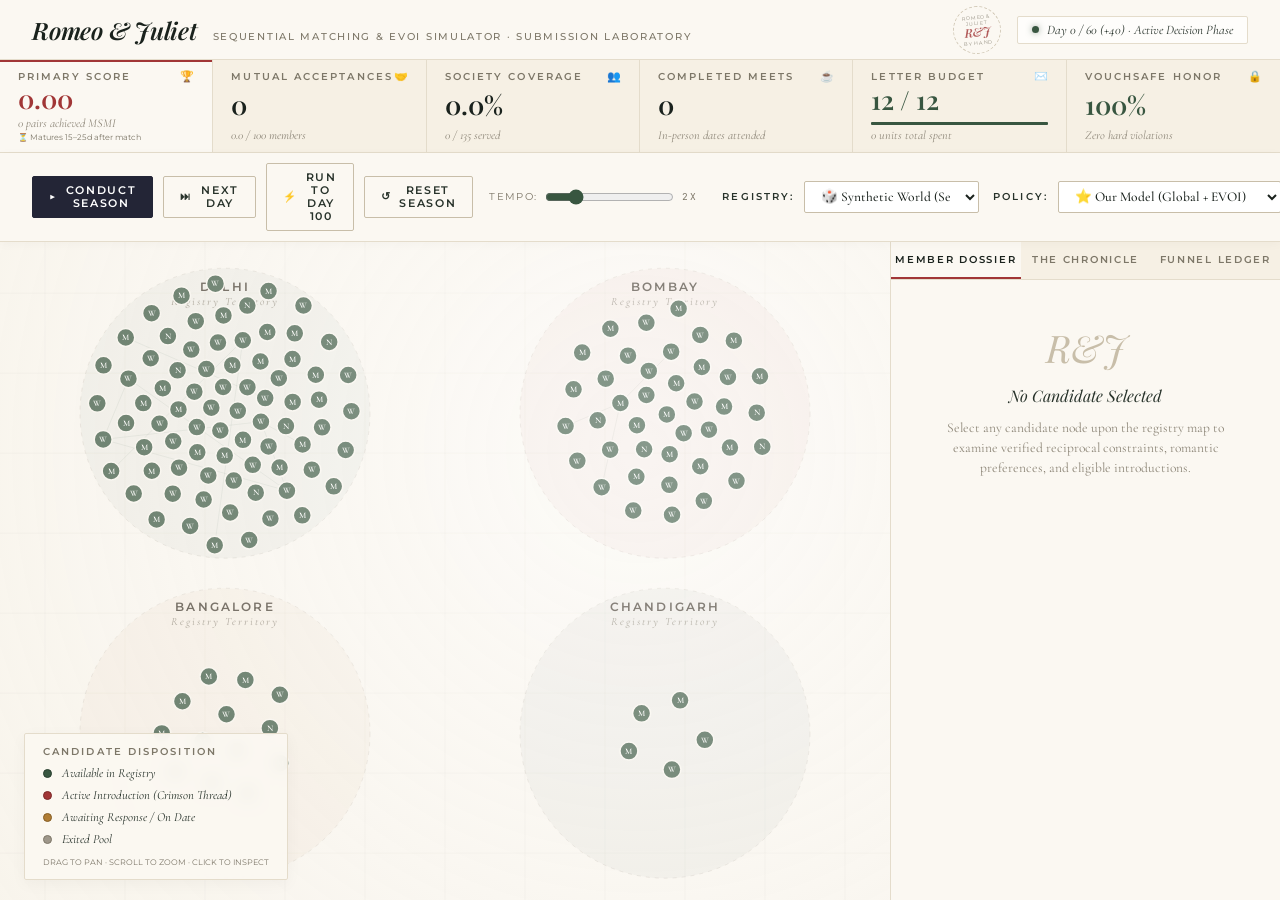
==== CRSU-x-Romeo-Juliet-Hackathon-main/simulation/index.html @ 8d176ef9 "feat: add evaluation harness, simulation app, and visualization scripts for matchmaking policy" ====
<!DOCTYPE html>
<html lang="en">
<head>
  <meta charset="utf-8">
  <meta name="viewport" content="width=device-width, initial-scale=1.0">
  <title>Romeo & Juliet · The Introduction Policy Laboratory</title>
  <meta name="description" content="One introduction, when it's right. Private decision-support engine for sequential introductions, reciprocal consent, and value-of-information clarification.">
  <link rel="stylesheet" href="styles.css">
</head>
<body>

  <!-- Top Authentic Romeo & Juliet Header -->
  <header class="app-header">
    <div class="brand-group">
      <span class="brand-logo">Romeo &amp; Juliet</span>
      <span class="brand-subtitle">Sequential Matching &amp; EVOI Simulator · Submission Laboratory</span>
    </div>

    <div class="header-status-group">
      <!-- Circular Embossed Stamp Motif -->
      <div class="circular-seal" title="Romeo &amp; Juliet By Hand Seal">
        <span class="seal-top">ROMEO &amp; JULIET</span>
        <span class="seal-mid">R&amp;J</span>
        <span class="seal-bot">BY HAND</span>
      </div>

      <div class="status-badge">
        <span class="status-dot"></span>
        <span id="dayIndicator">Day 0 / 60 (+40) · Active Decision Phase</span>
      </div>
    </div>
  </header>

  <!-- The Ledger (Metrics HUD) -->
  <section class="metrics-ledger" id="ledger" aria-label="Introduction Ledger">
    <div class="ledger-cell primary-score">
      <div class="ledger-kicker">
        <span class="kicker">PRIMARY SCORE</span>
        <span style="font-size: 11px;">🏆</span>
      </div>
      <div class="ledger-number highlight-score" id="valMsmiScore">0.00</div>
      <div class="ledger-desc" id="valMsmiTotal">0 mutual 2nd-meetings</div>
      <div style="font-family: var(--font-sans-kicker); font-size: 8px; color: var(--text-kicker); margin-top: 2px;">
        ⏳ Matures 15–25d after match
      </div>
    </div>

    <div class="ledger-cell">
      <div class="ledger-kicker">
        <span class="kicker">MUTUAL ACCEPTANCES</span>
        <span style="font-size: 11px;">🤝</span>
      </div>
      <div class="ledger-number" id="valMutualAccept">0</div>
      <div class="ledger-desc" id="valMutualPer100">0.0 / 100 members</div>
    </div>

    <div class="ledger-cell">
      <div class="ledger-kicker">
        <span class="kicker">SOCIETY COVERAGE</span>
        <span style="font-size: 11px;">👥</span>
      </div>
      <div class="ledger-number" id="valCoveragePct">0.0%</div>
      <div class="ledger-desc" id="valCoverageRatio">0 / 0 members served</div>
    </div>

    <div class="ledger-cell">
      <div class="ledger-kicker">
        <span class="kicker">COMPLETED MEETS</span>
        <span style="font-size: 11px;">☕</span>
      </div>
      <div class="ledger-number" id="valDatesCount">0</div>
      <div class="ledger-desc">In-person dates attended</div>
    </div>

    <div class="ledger-cell">
      <div class="ledger-kicker">
        <span class="kicker">LETTER BUDGET</span>
        <span style="font-size: 11px;">✉️</span>
      </div>
      <div class="ledger-number" id="valAskBudgetRemaining" style="color: var(--accent-sage);">12 / 12</div>
      <div class="budget-meter-track">
        <div class="budget-meter-fill" id="budgetBarFill"></div>
      </div>
      <div class="ledger-desc" id="valAskCostTotal">0 units total spent</div>
    </div>

    <div class="ledger-cell">
      <div class="ledger-kicker">
        <span class="kicker">VOUCHSAFE HONOR</span>
        <span style="font-size: 11px;">🔒</span>
      </div>
      <div class="ledger-number" style="color: var(--accent-sage);">100%</div>
      <div class="ledger-desc">Zero hard violations</div>
    </div>
  </section>

  <!-- Controls Toolbar -->
  <nav class="control-toolbar" aria-label="Simulation Controls">
    <div class="controls-left">
      <!-- Midnight Ink Button matching 'FIND YOUR ARCHETYPE' -->
      <button id="btnPlay" class="btn btn-ink" title="Conduct season in continuous real time">
        <span>▶</span> Conduct Season
      </button>
      <button id="btnStep" class="btn" title="Advance introduction horizon by 1 day">
        <span>⏭</span> Next Day
      </button>
      <button id="btnFastForward" class="btn" title="Run season to conclusion (Day 100)">
        <span>⚡</span> Run to Day 100
      </button>
      <button id="btnReset" class="btn" title="Reset current season">
        <span>↺</span> Reset Season
      </button>

      <div class="speed-control-group" style="margin-left: 6px;">
        <span>Tempo:</span>
        <input type="range" id="sliderSpeed" class="speed-slider" min="0.5" max="8" step="0.5" value="2" title="Simulation Speed">
        <span id="speedLabel" style="font-family: var(--font-mono); width: 24px;">2x</span>
      </div>
    </div>

    <div class="controls-right">
      <span class="kicker" style="color: var(--text-editorial);">Registry:</span>
      <select id="selectDataset" class="select-editorial" style="max-width: 175px;">
        <option value="synthetic" selected>🎲 Synthetic World (Seed 101)</option>
        <optgroup label="Official Train Split (Day 30 Snapshot)">
          <option value="public_01">public_01 (Train)</option>
          <option value="public_02">public_02 (Train)</option>
          <option value="public_03">public_03 (Train)</option>
          <option value="public_04">public_04 (Train)</option>
          <option value="public_05">public_05 (Train)</option>
          <option value="public_06">public_06 (Train)</option>
        </optgroup>
        <optgroup label="Official Validation Split">
          <option value="public_07">public_07 (Val)</option>
          <option value="public_08">public_08 (Val)</option>
        </optgroup>
        <optgroup label="Official Test Split">
          <option value="public_09">public_09 (Test)</option>
          <option value="public_10">public_10 (Test)</option>
        </optgroup>
      </select>

      <span class="kicker" style="color: var(--text-editorial); margin-left: 4px;">Policy:</span>
      <select id="selectPolicy" class="select-editorial">
        <option value="submission" selected>⭐ Our Model (Global + EVOI)</option>
        <option value="greedy">Greedy Baseline</option>
        <option value="random">Random-Feasible Baseline</option>
        <option value="no_asks">No-Clarification Baseline</option>
        <option value="manual">🖐️ Hand Introduction (Manual)</option>
      </select>

      <span class="kicker" id="labelVariant" style="color: var(--text-editorial); margin-left: 4px;">Scenario:</span>
      <select id="selectVariant" class="select-editorial">
        <option value="development" selected>development</option>
        <option value="sparse">sparse (12 Regions)</option>
        <option value="cold_start">cold_start</option>
        <option value="delayed">delayed</option>
        <option value="shift">shift</option>
        <option value="drift">drift</option>
      </select>

      <span class="kicker" id="labelSeed" style="color: var(--text-editorial); margin-left: 4px;">Seed:</span>
      <input type="number" id="inputSeed" class="select-editorial" style="width: 58px;" value="101" title="Simulation Seed">
    </div>
  </nav>

  <!-- Main Workspace Area -->
  <main class="main-layout">
    <!-- Map Canvas Area -->
    <div class="canvas-container" id="canvasContainer">
      <canvas id="simCanvas"></canvas>

      <!-- Hover Tooltip -->
      <div id="simTooltip" class="sim-tooltip"></div>

      <!-- Vintage Map Legend -->
      <div class="canvas-overlay-legend">
        <div class="kicker" style="margin-bottom: 2px;">CANDIDATE DISPOSITION</div>
        <div class="legend-item">
          <span class="legend-dot" style="background: #385640; border: 1px solid #283e2e;"></span>
          Available in Registry
        </div>
        <div class="legend-item">
          <span class="legend-dot" style="background: #a13636; border: 1px solid #7a2828;"></span>
          Active Introduction (Crimson Thread)
        </div>
        <div class="legend-item">
          <span class="legend-dot" style="background: #b07d34; border: 1px solid #845d25;"></span>
          Awaiting Response / On Date
        </div>
        <div class="legend-item">
          <span class="legend-dot" style="background: #9e978a; border: 1px solid #7d7768;"></span>
          Exited Pool
        </div>
        <div style="font-family: var(--font-sans-kicker); font-size: 8px; color: var(--text-kicker); margin-top: 4px;">
          DRAG TO PAN · SCROLL TO ZOOM · CLICK TO INSPECT
        </div>
      </div>
    </div>

    <!-- Right Sidebar (The Society Register) -->
    <aside class="sidebar-panel" id="dossier">
      <!-- Tabs -->
      <div class="sidebar-tabs" role="tablist">
        <button class="tab-btn active" data-tab="tabInspector" role="tab" aria-selected="true">
          Member Dossier
        </button>
        <button class="tab-btn" data-tab="tabEvents" role="tab" aria-selected="false">
          The Chronicle
        </button>
        <button class="tab-btn" data-tab="tabFunnel" role="tab" aria-selected="false">
          Funnel Ledger
        </button>
      </div>

      <!-- Tab 1: Member Dossier -->
      <div id="tabInspector" class="tab-content active" role="tabpanel">
        <div id="inspectorContent">
          <div class="inspector-empty">
            <div class="inspector-empty-seal">R&J</div>
            <div style="font-family: var(--font-serif-hero); font-size: 16px; font-style: italic; color: var(--text-editorial);">
              No Candidate Selected
            </div>
            <div style="font-family: var(--font-serif-body); font-size: 13.5px; line-height: 1.5;">
              Select any candidate node upon the registry map to examine verified reciprocal constraints, romantic preferences, and eligible introductions.
            </div>
          </div>
        </div>
      </div>

      <!-- Tab 2: The Chronicle (Live Event Feed) -->
      <div id="tabEvents" class="tab-content" role="tabpanel">
        <div class="chronicle-feed" id="eventFeed"></div>
      </div>

      <!-- Tab 3: Funnel Ledger -->
      <div id="tabFunnel" class="tab-content" role="tabpanel">
        <div class="kicker" style="margin-bottom: 6px;">CONVERSION FUNNEL</div>
        <div style="font-family: var(--font-serif-hero); font-size: 18px; font-style: italic; margin-bottom: 16px; color: var(--text-ink);">
          The Journey to a Second Meeting
        </div>

        <div class="funnel-step">
          <div class="funnel-header">
            <span>Arrived Members in Pool</span>
            <span id="funnelArrived" style="font-family: var(--font-mono); font-weight: 600;">0</span>
          </div>
          <div class="funnel-bar-bg"><div class="funnel-bar-fill" style="width: 100%; background: #385640;"></div></div>
        </div>

        <div class="funnel-step">
          <div class="funnel-header">
            <span>Served by Private Introduction</span>
            <span id="funnelServed" style="font-family: var(--font-mono); font-weight: 600;">0</span>
          </div>
          <div class="funnel-bar-bg"><div id="barServed" class="funnel-bar-fill" style="width: 0%; background: #232536;"></div></div>
        </div>

        <div class="funnel-step">
          <div class="funnel-header">
            <span>Mutual Consents (Double Opt-In)</span>
            <span id="funnelMutual" style="font-family: var(--font-mono); font-weight: 600;">0</span>
          </div>
          <div class="funnel-bar-bg"><div id="barMutual" class="funnel-bar-fill" style="width: 0%; background: #a13636;"></div></div>
        </div>

        <div class="funnel-step">
          <div class="funnel-header">
            <span>In-Person Dates Occurred</span>
            <span id="funnelDates" style="font-family: var(--font-mono); font-weight: 600;">0</span>
          </div>
          <div class="funnel-bar-bg"><div id="barDates" class="funnel-bar-fill" style="width: 0%; background: #b07d34;"></div></div>
        </div>

        <div class="funnel-step">
          <div class="funnel-header">
            <span style="color: var(--accent-thread); font-weight: 600;">Mutual 2nd-Meeting Intention (MSMI)</span>
            <span id="funnelMsmi" style="font-family: var(--font-mono); font-weight: 700; color: var(--accent-thread);">0</span>
          </div>
          <div class="funnel-bar-bg"><div id="barMsmi" class="funnel-bar-fill" style="width: 0%; background: var(--accent-thread);"></div></div>
        </div>

        <div class="dossier-card" style="margin-top: 24px;">
          <div class="kicker" style="margin-bottom: 6px;">PROTOCOL CADENCE</div>
          <div style="font-family: var(--font-serif-body); font-size: 13px; color: var(--text-editorial); line-height: 1.6;">
            • Active Introduction Horizon: Days 0–59<br>
            • Extended Observation Window: Days 60–99<br>
            • Letter Response Window: ≤ 7 days<br>
            • Meeting Scheduling: ≤ 14 days<br>
            • Second-Meeting Feedback: ≤ 3 days<br>
            • MSMI Qualification: ≤ 30 days from match
          </div>
        </div>
      </div>
    </aside>
  </main>

  <!-- Scripts -->
  <script src="datasets.js"></script>
  <script src="simulator_engine.js"></script>
  <script src="visualizer.js"></script>
  <script src="app.js"></script>
</body>
</html>
---- CRSU-x-Romeo-Juliet-Hackathon-main/simulation/styles.css ----
@import url('https://fonts.googleapis.com/css2?family=Cormorant+Garamond:ital,wght@0,300;0,400;0,500;0,600;0,700;1,400;1,500;1,600;1,700&family=Montserrat:wght@300;400;500;600;700&family=Playfair+Display:ital,wght@0,400;0,600;0,700;1,400;1,600&family=JetBrains+Mono:wght@400;500;600&display=swap');

:root {
  /* Romeo & Juliet Authentic Color Palette */
  --bg-parchment: #fbf8f2;
  --bg-parchment-card: #f6f0e4;
  --bg-parchment-elevated: #ffffff;
  --bg-overlay: rgba(251, 248, 242, 0.94);

  --text-ink: #1a221d;
  --text-editorial: #28332b;
  --text-kicker: #7d7768;
  --text-muted: #8c8577;
  --text-dim: #9e978a;

  --accent-thread: #a13636;        /* Crimson thread of fate / wax seal */
  --accent-thread-glow: rgba(161, 54, 54, 0.25);
  --accent-sage: #385640;          /* Deep botanical forest green */
  --accent-sage-soft: #ebf2ec;
  --accent-amber: #b07d34;         /* Antique brass / warm ochre */
  --accent-navy-btn: #232536;      /* Official deep midnight ink button */
  --accent-navy-hover: #171824;

  --border-hairline: #e4dccb;
  --border-subtle: #eae3d5;
  --border-strong: #c8bea9;

  --font-serif-hero: 'Playfair Display', 'Cormorant Garamond', Georgia, serif;
  --font-serif-body: 'Cormorant Garamond', Garamond, Georgia, serif;
  --font-sans-kicker: 'Montserrat', -apple-system, BlinkMacSystemFont, "Segoe UI", sans-serif;
  --font-mono: 'JetBrains Mono', monospace;
}

* {
  margin: 0;
  padding: 0;
  box-sizing: border-box;
}

body {
  background-color: var(--bg-parchment);
  color: var(--text-ink);
  font-family: var(--font-serif-body);
  height: 100vh;
  overflow: hidden;
  display: flex;
  flex-direction: column;
  -webkit-font-smoothing: antialiased;
}

/* Subtle Parchment Texture */
body::before {
  content: "";
  position: fixed;
  top: 0;
  left: 0;
  width: 100%;
  height: 100%;
  background-image: radial-gradient(circle at 50% 50%, rgba(255, 255, 255, 0.4) 0%, rgba(240, 233, 220, 0.25) 100%);
  pointer-events: none;
  z-index: 1;
}

/* Section Kickers (Tracked tiny uppercase) */
.kicker {
  font-family: var(--font-sans-kicker);
  font-size: 9.5px;
  font-weight: 600;
  letter-spacing: 0.22em;
  text-transform: uppercase;
  color: var(--text-kicker);
}

/* Top Romeo & Juliet Navigation Bar */
header.app-header {
  height: 60px;
  background: var(--bg-parchment);
  border-bottom: 1px solid var(--border-hairline);
  display: flex;
  align-items: center;
  justify-content: space-between;
  padding: 0 32px;
  z-index: 50;
  position: relative;
}

.brand-group {
  display: flex;
  align-items: baseline;
  gap: 16px;
}

.brand-logo {
  font-family: var(--font-serif-hero);
  font-size: 24px;
  font-style: italic;
  font-weight: 600;
  color: var(--text-ink);
  letter-spacing: -0.01em;
  text-decoration: none;
}

.brand-subtitle {
  font-family: var(--font-sans-kicker);
  font-size: 9.5px;
  font-weight: 500;
  letter-spacing: 0.18em;
  text-transform: uppercase;
  color: var(--text-kicker);
}

.header-status-group {
  display: flex;
  align-items: center;
  gap: 16px;
}

.status-badge {
  display: flex;
  align-items: center;
  gap: 8px;
  padding: 5px 14px;
  border: 1px solid var(--border-hairline);
  background: rgba(255, 255, 255, 0.7);
  border-radius: 2px;
  font-family: var(--font-serif-body);
  font-size: 13px;
  font-style: italic;
  color: var(--text-editorial);
}

.status-dot {
  width: 7px;
  height: 7px;
  border-radius: 50%;
  background: var(--accent-sage);
  box-shadow: 0 0 6px rgba(56, 86, 64, 0.5);
  animation: pulse-dot 2.5s infinite ease-in-out;
}

@keyframes pulse-dot {
  0%, 100% { transform: scale(1); opacity: 0.9; }
  50% { transform: scale(1.3); opacity: 1; }
}

/* Circular Seal Stamp Motif */
.circular-seal {
  width: 48px;
  height: 48px;
  border: 1px dashed var(--border-strong);
  border-radius: 50%;
  display: flex;
  flex-direction: column;
  align-items: center;
  justify-content: center;
  text-align: center;
  font-family: var(--font-sans-kicker);
  color: var(--text-kicker);
  transform: rotate(-6deg);
  opacity: 0.8;
  user-select: none;
}

.circular-seal .seal-top {
  font-size: 5px;
  letter-spacing: 0.12em;
  text-transform: uppercase;
}

.circular-seal .seal-mid {
  font-family: var(--font-serif-hero);
  font-size: 12px;
  font-style: italic;
  font-weight: 600;
  color: var(--accent-thread);
  line-height: 1.1;
}

.circular-seal .seal-bot {
  font-size: 5px;
  letter-spacing: 0.14em;
  text-transform: uppercase;
}

/* The Ledger (Metrics HUD) */
.metrics-ledger {
  display: grid;
  grid-template-columns: repeat(6, 1fr);
  background: var(--bg-parchment-card);
  border-bottom: 1px solid var(--border-hairline);
  z-index: 30;
}

.ledger-cell {
  padding: 10px 18px;
  border-right: 1px solid var(--border-hairline);
  display: flex;
  flex-direction: column;
  justify-content: space-between;
  position: relative;
  background: transparent;
  transition: background 0.2s;
}

.ledger-cell:last-child {
  border-right: none;
}

.ledger-cell:hover {
  background: rgba(255, 255, 255, 0.4);
}

.ledger-cell.primary-score {
  background: rgba(255, 255, 255, 0.55);
}

.ledger-cell.primary-score::after {
  content: "";
  position: absolute;
  top: 0;
  left: 0;
  right: 0;
  height: 2px;
  background: var(--accent-thread);
}

.ledger-kicker {
  display: flex;
  align-items: center;
  justify-content: space-between;
}

.ledger-number {
  font-family: var(--font-serif-hero);
  font-size: 26px;
  font-weight: 600;
  color: var(--text-ink);
  margin-top: 2px;
  line-height: 1.1;
}

.ledger-number.highlight-score {
  color: var(--accent-thread);
}

.ledger-desc {
  font-family: var(--font-serif-body);
  font-size: 12px;
  font-style: italic;
  color: var(--text-muted);
  margin-top: 2px;
}

.budget-meter-track {
  width: 100%;
  height: 3px;
  background: var(--border-hairline);
  border-radius: 1px;
  margin-top: 6px;
  overflow: hidden;
}

.budget-meter-fill {
  height: 100%;
  background: var(--accent-sage);
  width: 100%;
  transition: width 0.35s ease;
}

/* Controls Toolbar */
.control-toolbar {
  display: flex;
  align-items: center;
  justify-content: space-between;
  padding: 10px 32px;
  background: rgba(251, 248, 242, 0.96);
  backdrop-filter: blur(10px);
  border-bottom: 1px solid var(--border-hairline);
  gap: 16px;
  position: sticky;
  top: 0;
  z-index: 45;
  box-shadow: 0 2px 10px rgba(0, 0, 0, 0.03);
}

.controls-left, .controls-right {
  display: flex;
  align-items: center;
  gap: 10px;
}

/* Editorial Buttons */
.btn {
  display: inline-flex;
  align-items: center;
  gap: 8px;
  background: transparent;
  color: var(--text-editorial);
  border: 1px solid var(--border-strong);
  padding: 7px 16px;
  border-radius: 2px;
  font-family: var(--font-sans-kicker);
  font-size: 10.5px;
  font-weight: 600;
  letter-spacing: 0.16em;
  text-transform: uppercase;
  cursor: pointer;
  transition: all 0.2s ease;
}

.btn:hover {
  background: rgba(0, 0, 0, 0.04);
  border-color: var(--text-ink);
  color: var(--text-ink);
}

.btn-outline {
  display: inline-flex;
  align-items: center;
  gap: 8px;
  background: transparent;
  color: var(--text-ink);
  border: 1px solid var(--border-strong);
  padding: 10px 22px;
  border-radius: 2px;
  font-family: var(--font-sans-kicker);
  font-size: 10px;
  font-weight: 600;
  letter-spacing: 0.16em;
  text-transform: uppercase;
  cursor: pointer;
  transition: all 0.2s ease;
}

.btn-outline:hover {
  background: rgba(0, 0, 0, 0.04);
  border-color: var(--text-ink);
  color: var(--text-ink);
}

/* Deep Midnight Ink Button (Direct match to Screenshot 2 'FIND YOUR ARCHETYPE') */
.btn-ink {
  background: var(--accent-navy-btn);
  border: 1px solid var(--accent-navy-btn);
  color: #ffffff;
}

.btn-ink:hover {
  background: var(--accent-navy-hover);
  border-color: var(--accent-navy-hover);
  color: #ffffff;
  transform: translateY(-1px);
}

/* Wax Seal Crimson Button */
.btn-crimson {
  background: var(--accent-thread);
  border: 1px solid var(--accent-thread);
  color: #ffffff;
}

.btn-crimson:hover {
  background: #8b2b2b;
  border-color: #8b2b2b;
  color: #ffffff;
}

/* Bespoke Dropdowns */
.select-editorial {
  background: #ffffff;
  color: var(--text-ink);
  border: 1px solid var(--border-strong);
  padding: 6px 12px;
  border-radius: 2px;
  font-family: var(--font-serif-body);
  font-size: 13.5px;
  font-weight: 500;
  outline: none;
  cursor: pointer;
}

.select-editorial:focus {
  border-color: var(--accent-thread);
}

.speed-control-group {
  display: flex;
  align-items: center;
  gap: 8px;
  font-family: var(--font-sans-kicker);
  font-size: 9.5px;
  letter-spacing: 0.14em;
  text-transform: uppercase;
  color: var(--text-kicker);
}

.speed-slider {
  accent-color: var(--accent-sage);
  cursor: pointer;
}

/* Main Workspace Grid */
.main-layout {
  flex: 1;
  min-height: 0;
  display: grid;
  grid-template-columns: 1fr 390px;
  overflow: hidden;
  position: relative;
  background: var(--bg-parchment);
}

/* Canvas Area */
.canvas-container {
  position: relative;
  width: 100%;
  height: 100%;
  overflow: hidden;
  background-color: #fbf8f2;
}

#simCanvas {
  position: absolute;
  top: 0;
  left: 0;
  width: 100%;
  height: 100%;
}

/* Vintage Map Legend */
.canvas-overlay-legend {
  position: absolute;
  bottom: 20px;
  left: 24px;
  background: rgba(251, 248, 242, 0.94);
  backdrop-filter: blur(8px);
  padding: 12px 18px;
  border: 1px solid var(--border-hairline);
  border-radius: 2px;
  box-shadow: 0 4px 16px rgba(0, 0, 0, 0.04);
  display: flex;
  flex-direction: column;
  gap: 6px;
  pointer-events: none;
  z-index: 10;
}

.legend-item {
  display: flex;
  align-items: center;
  gap: 10px;
  font-family: var(--font-serif-body);
  font-size: 12.5px;
  font-style: italic;
  color: var(--text-editorial);
}

.legend-dot {
  width: 9px;
  height: 9px;
  border-radius: 50%;
}

/* Right Sidebar Panel (The Society Register) */
.sidebar-panel {
  display: flex;
  flex-direction: column;
  background: #fbf8f2;
  border-left: 1px solid var(--border-hairline);
  overflow: hidden;
  position: relative;
  z-index: 20;
}

.sidebar-tabs {
  display: flex;
  background: var(--bg-parchment-card);
  border-bottom: 1px solid var(--border-hairline);
}

.tab-btn {
  flex: 1;
  padding: 12px 0;
  background: transparent;
  border: none;
  font-family: var(--font-sans-kicker);
  font-size: 9.5px;
  font-weight: 600;
  letter-spacing: 0.18em;
  text-transform: uppercase;
  color: var(--text-kicker);
  cursor: pointer;
  text-align: center;
  border-bottom: 2px solid transparent;
  transition: all 0.2s;
}

.tab-btn:hover {
  color: var(--text-ink);
}

.tab-btn.active {
  color: var(--text-ink);
  border-bottom-color: var(--accent-thread);
  background: #fbf8f2;
}

.tab-content {
  flex: 1;
  overflow-y: auto;
  padding: 18px;
  display: none;
}

.tab-content.active {
  display: block;
}

/* Candidate Dossier (Inspector Tab) */
.inspector-empty {
  display: flex;
  flex-direction: column;
  align-items: center;
  justify-content: center;
  height: 100%;
  color: var(--text-muted);
  text-align: center;
  gap: 12px;
  padding: 24px;
}

.inspector-empty-seal {
  font-family: var(--font-serif-hero);
  font-size: 38px;
  font-style: italic;
  color: var(--border-strong);
}

.dossier-card {
  background: #ffffff;
  border: 1px solid var(--border-hairline);
  border-radius: 2px;
  padding: 16px;
  margin-bottom: 14px;
  box-shadow: 0 2px 8px rgba(0, 0, 0, 0.02);
}

.dossier-header {
  display: flex;
  align-items: flex-start;
  justify-content: space-between;
  margin-bottom: 14px;
  border-bottom: 1px solid var(--border-subtle);
  padding-bottom: 10px;
}

.dossier-name {
  font-family: var(--font-serif-hero);
  font-size: 19px;
  font-style: italic;
  color: var(--text-ink);
}

.dossier-meta {
  font-family: var(--font-serif-body);
  font-size: 13px;
  color: var(--text-muted);
  margin-top: 2px;
}

.dossier-status-pill {
  font-family: var(--font-sans-kicker);
  font-size: 8.5px;
  font-weight: 700;
  letter-spacing: 0.14em;
  text-transform: uppercase;
  padding: 3px 8px;
  border-radius: 2px;
}

.pill-avail { background: var(--accent-sage-soft); color: var(--accent-sage); border: 1px solid rgba(56, 86, 64, 0.2); }
.pill-active { background: #fdf2f2; color: var(--accent-thread); border: 1px solid rgba(161, 54, 54, 0.2); }
.pill-busy { background: #fef7ed; color: var(--accent-amber); border: 1px solid rgba(176, 125, 52, 0.2); }
.pill-exit { background: #f1efe9; color: var(--text-muted); border: 1px solid var(--border-hairline); }

.field-grid {
  display: grid;
  grid-template-columns: 1fr 1fr;
  gap: 8px;
  font-size: 12px;
}

.field-item {
  display: flex;
  flex-direction: column;
  background: #faf7f0;
  border: 1px solid var(--border-subtle);
  padding: 6px 8px;
  border-radius: 2px;
}

.field-key {
  font-family: var(--font-sans-kicker);
  font-size: 8.5px;
  letter-spacing: 0.12em;
  text-transform: uppercase;
  color: var(--text-kicker);
}

.field-val {
  font-family: var(--font-serif-body);
  font-size: 13px;
  font-weight: 600;
  color: var(--text-ink);
  white-space: nowrap;
  overflow: hidden;
  text-overflow: ellipsis;
  margin-top: 2px;
}

.tag-observed { color: var(--accent-sage); font-size: 9px; font-weight: 600; }
.tag-declined { color: var(--accent-thread); font-size: 9px; font-weight: 600; }
.tag-not_asked { color: var(--accent-amber); font-size: 9px; font-weight: 600; }

.partner-card {
  display: flex;
  align-items: center;
  justify-content: space-between;
  background: #ffffff;
  border: 1px solid var(--border-hairline);
  padding: 8px 12px;
  border-radius: 2px;
  margin-bottom: 6px;
  cursor: pointer;
  transition: all 0.2s;
}

.partner-card:hover {
  border-color: var(--accent-thread);
  background: #fdfaf5;
}

.partner-name {
  font-family: var(--font-serif-hero);
  font-size: 14.5px;
  font-style: italic;
  color: var(--text-ink);
}

.partner-score {
  font-family: var(--font-sans-kicker);
  font-size: 9.5px;
  letter-spacing: 0.1em;
  color: var(--text-kicker);
}

/* Society Chronicle (Live Feed) */
.chronicle-feed {
  display: flex;
  flex-direction: column;
  gap: 10px;
}

.chronicle-card {
  background: #ffffff;
  border: 1px solid var(--border-hairline);
  border-left: 3px solid var(--accent-sage);
  padding: 10px 14px;
  border-radius: 2px;
  font-size: 13px;
  box-shadow: 0 1px 4px rgba(0, 0, 0, 0.02);
  animation: fadeIn 0.3s ease;
}

@keyframes fadeIn {
  from { opacity: 0; transform: translateY(-3px); }
  to { opacity: 1; transform: translateY(0); }
}

.chronicle-card.match { border-left-color: var(--accent-thread); }
.chronicle-card.date { border-left-color: var(--accent-amber); }
.chronicle-card.msmi { border-left-color: var(--accent-sage); background: #f7faf7; }
.chronicle-card.ask { border-left-color: var(--accent-navy-btn); }

.chronicle-top {
  display: flex;
  align-items: center;
  justify-content: space-between;
  margin-bottom: 4px;
}

.chronicle-title {
  font-family: var(--font-sans-kicker);
  font-size: 9px;
  letter-spacing: 0.16em;
  text-transform: uppercase;
  color: var(--text-kicker);
}

.chronicle-day {
  font-family: var(--font-serif-hero);
  font-size: 12px;
  font-style: italic;
  color: var(--text-muted);
}

.chronicle-body {
  font-family: var(--font-serif-body);
  font-size: 13.5px;
  color: var(--text-editorial);
  line-height: 1.45;
}

/* Funnel Analytics */
.funnel-step {
  margin-bottom: 14px;
}

.funnel-header {
  display: flex;
  justify-content: space-between;
  font-family: var(--font-serif-body);
  font-size: 13.5px;
  color: var(--text-editorial);
  margin-bottom: 4px;
}

.funnel-bar-bg {
  width: 100%;
  height: 6px;
  background: var(--border-hairline);
  border-radius: 1px;
  overflow: hidden;
}

.funnel-bar-fill {
  height: 100%;
  border-radius: 1px;
  transition: width 0.35s ease;
}

/* Floating Tooltip */
.sim-tooltip {
  position: absolute;
  background: #ffffff;
  border: 1px solid var(--border-strong);
  box-shadow: 0 4px 18px rgba(0, 0, 0, 0.08);
  padding: 10px 14px;
  border-radius: 2px;
  font-size: 12px;
  pointer-events: none;
  z-index: 100;
  display: none;
  white-space: nowrap;
}
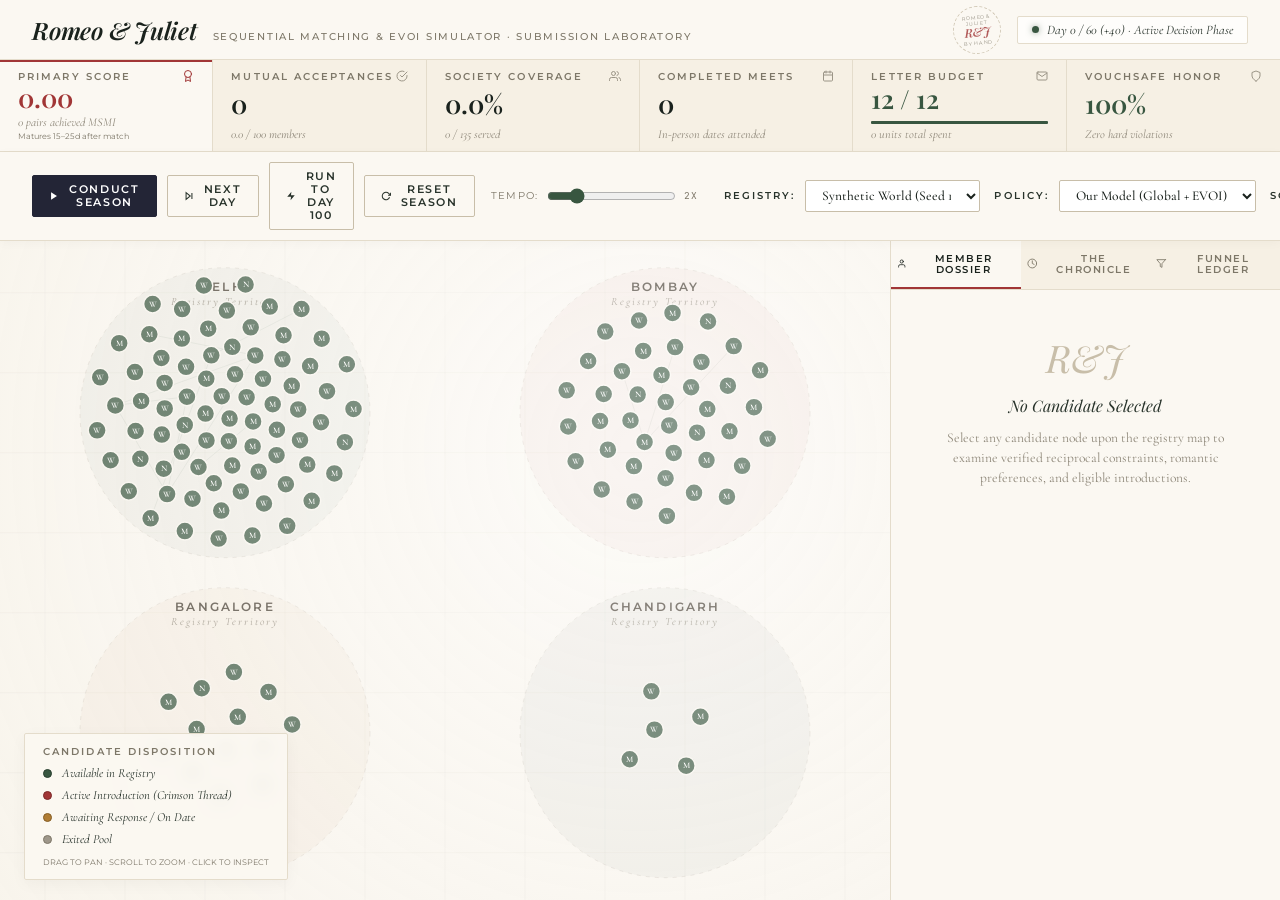
==== commit b920b19b: "feat: add simulation web app, benchmarking suite, and evaluation runner" ====
--- a/CRSU-x-Romeo-Juliet-Hackathon-main/simulation/index.html
+++ b/CRSU-x-Romeo-Juliet-Hackathon-main/simulation/index.html
@@ -32,23 +32,28 @@
   </header>
 
   <!-- The Ledger (Metrics HUD) -->
+  <!-- The Ledger (Metrics HUD) -->
   <section class="metrics-ledger" id="ledger" aria-label="Introduction Ledger">
     <div class="ledger-cell primary-score">
       <div class="ledger-kicker">
         <span class="kicker">PRIMARY SCORE</span>
-        <span style="font-size: 11px;">🏆</span>
+        <span class="ledger-icon" title="Primary Goal Metric">
+          <svg width="12" height="12" viewBox="0 0 24 24" fill="none" stroke="currentColor" stroke-width="2" stroke-linecap="round" stroke-linejoin="round"><circle cx="12" cy="8" r="7"></circle><polyline points="8.21 13.89 7 23 12 20 17 23 15.79 13.88"></polyline></svg>
+        </span>
       </div>
       <div class="ledger-number highlight-score" id="valMsmiScore">0.00</div>
       <div class="ledger-desc" id="valMsmiTotal">0 mutual 2nd-meetings</div>
       <div style="font-family: var(--font-sans-kicker); font-size: 8px; color: var(--text-kicker); margin-top: 2px;">
-        ⏳ Matures 15–25d after match
+        Matures 15–25d after match
       </div>
     </div>
 
     <div class="ledger-cell">
       <div class="ledger-kicker">
         <span class="kicker">MUTUAL ACCEPTANCES</span>
-        <span style="font-size: 11px;">🤝</span>
+        <span class="ledger-icon" title="Double Opt-In Consent">
+          <svg width="12" height="12" viewBox="0 0 24 24" fill="none" stroke="currentColor" stroke-width="2" stroke-linecap="round" stroke-linejoin="round"><path d="M22 11.08V12a10 10 0 1 1-5.93-9.14"></path><polyline points="22 4 12 14.01 9 11.01"></polyline></svg>
+        </span>
       </div>
       <div class="ledger-number" id="valMutualAccept">0</div>
       <div class="ledger-desc" id="valMutualPer100">0.0 / 100 members</div>
@@ -57,7 +62,9 @@
     <div class="ledger-cell">
       <div class="ledger-kicker">
         <span class="kicker">SOCIETY COVERAGE</span>
-        <span style="font-size: 11px;">👥</span>
+        <span class="ledger-icon" title="Arrived Pool Coverage">
+          <svg width="12" height="12" viewBox="0 0 24 24" fill="none" stroke="currentColor" stroke-width="2" stroke-linecap="round" stroke-linejoin="round"><path d="M17 21v-2a4 4 0 0 0-4-4H5a4 4 0 0 0-4 4v2"></path><circle cx="9" cy="7" r="4"></circle><path d="M23 21v-2a4 4 0 0 0-3-3.87"></path><path d="M16 3.13a4 4 0 0 1 0 7.75"></path></svg>
+        </span>
       </div>
       <div class="ledger-number" id="valCoveragePct">0.0%</div>
       <div class="ledger-desc" id="valCoverageRatio">0 / 0 members served</div>
@@ -66,7 +73,9 @@
     <div class="ledger-cell">
       <div class="ledger-kicker">
         <span class="kicker">COMPLETED MEETS</span>
-        <span style="font-size: 11px;">☕</span>
+        <span class="ledger-icon" title="In-Person Dates">
+          <svg width="12" height="12" viewBox="0 0 24 24" fill="none" stroke="currentColor" stroke-width="2" stroke-linecap="round" stroke-linejoin="round"><rect x="3" y="4" width="18" height="18" rx="2" ry="2"></rect><line x1="16" y1="2" x2="16" y2="6"></line><line x1="8" y1="2" x2="8" y2="6"></line><line x1="3" y1="10" x2="21" y2="10"></line></svg>
+        </span>
       </div>
       <div class="ledger-number" id="valDatesCount">0</div>
       <div class="ledger-desc">In-person dates attended</div>
@@ -75,7 +84,9 @@
     <div class="ledger-cell">
       <div class="ledger-kicker">
         <span class="kicker">LETTER BUDGET</span>
-        <span style="font-size: 11px;">✉️</span>
+        <span class="ledger-icon" title="Daily Inquiry Quota">
+          <svg width="12" height="12" viewBox="0 0 24 24" fill="none" stroke="currentColor" stroke-width="2" stroke-linecap="round" stroke-linejoin="round"><path d="M4 4h16c1.1 0 2 .9 2 2v12c0 1.1-.9 2-2 2H4c-1.1 0-2-.9-2-2V6c0-1.1.9-2 2-2z"></path><polyline points="22,6 12,13 2,6"></polyline></svg>
+        </span>
       </div>
       <div class="ledger-number" id="valAskBudgetRemaining" style="color: var(--accent-sage);">12 / 12</div>
       <div class="budget-meter-track">
@@ -87,7 +98,9 @@
     <div class="ledger-cell">
       <div class="ledger-kicker">
         <span class="kicker">VOUCHSAFE HONOR</span>
-        <span style="font-size: 11px;">🔒</span>
+        <span class="ledger-icon" title="100% Reciprocal Safety Guarantee">
+          <svg width="12" height="12" viewBox="0 0 24 24" fill="none" stroke="currentColor" stroke-width="2" stroke-linecap="round" stroke-linejoin="round"><path d="M12 22s8-4 8-10V5l-8-3-8 3v7c0 6 8 10 8 10z"></path></svg>
+        </span>
       </div>
       <div class="ledger-number" style="color: var(--accent-sage);">100%</div>
       <div class="ledger-desc">Zero hard violations</div>
@@ -97,18 +110,21 @@
   <!-- Controls Toolbar -->
   <nav class="control-toolbar" aria-label="Simulation Controls">
     <div class="controls-left">
-      <!-- Midnight Ink Button matching 'FIND YOUR ARCHETYPE' -->
       <button id="btnPlay" class="btn btn-ink" title="Conduct season in continuous real time">
-        <span>▶</span> Conduct Season
+        <svg width="10" height="10" viewBox="0 0 24 24" fill="currentColor"><polygon points="5 3 19 12 5 21 5 3"></polygon></svg>
+        Conduct Season
       </button>
       <button id="btnStep" class="btn" title="Advance introduction horizon by 1 day">
-        <span>⏭</span> Next Day
+        <svg width="10" height="10" viewBox="0 0 24 24" fill="none" stroke="currentColor" stroke-width="2.5"><polygon points="5 4 15 12 5 20 5 4"></polygon><line x1="19" y1="5" x2="19" y2="19"></line></svg>
+        Next Day
       </button>
       <button id="btnFastForward" class="btn" title="Run season to conclusion (Day 100)">
-        <span>⚡</span> Run to Day 100
+        <svg width="10" height="10" viewBox="0 0 24 24" fill="currentColor"><polygon points="13 2 3 14 12 14 11 22 21 10 12 10 13 2"></polygon></svg>
+        Run to Day 100
       </button>
       <button id="btnReset" class="btn" title="Reset current season">
-        <span>↺</span> Reset Season
+        <svg width="10" height="10" viewBox="0 0 24 24" fill="none" stroke="currentColor" stroke-width="2.5"><path d="M23 4v6h-6"></path><path d="M20.49 15a9 9 0 1 1-2.12-9.36L23 10"></path></svg>
+        Reset Season
       </button>
 
       <div class="speed-control-group" style="margin-left: 6px;">
@@ -121,7 +137,7 @@
     <div class="controls-right">
       <span class="kicker" style="color: var(--text-editorial);">Registry:</span>
       <select id="selectDataset" class="select-editorial" style="max-width: 175px;">
-        <option value="synthetic" selected>🎲 Synthetic World (Seed 101)</option>
+        <option value="synthetic" selected>Synthetic World (Seed 101)</option>
         <optgroup label="Official Train Split (Day 30 Snapshot)">
           <option value="public_01">public_01 (Train)</option>
           <option value="public_02">public_02 (Train)</option>
@@ -142,11 +158,11 @@
 
       <span class="kicker" style="color: var(--text-editorial); margin-left: 4px;">Policy:</span>
       <select id="selectPolicy" class="select-editorial">
-        <option value="submission" selected>⭐ Our Model (Global + EVOI)</option>
+        <option value="submission" selected>Our Model (Global + EVOI)</option>
         <option value="greedy">Greedy Baseline</option>
         <option value="random">Random-Feasible Baseline</option>
         <option value="no_asks">No-Clarification Baseline</option>
-        <option value="manual">🖐️ Hand Introduction (Manual)</option>
+        <option value="manual">Manual Introduction</option>
       </select>
 
       <span class="kicker" id="labelVariant" style="color: var(--text-editorial); margin-left: 4px;">Scenario:</span>
@@ -203,12 +219,15 @@
       <!-- Tabs -->
       <div class="sidebar-tabs" role="tablist">
         <button class="tab-btn active" data-tab="tabInspector" role="tab" aria-selected="true">
+          <svg width="11" height="11" viewBox="0 0 24 24" fill="none" stroke="currentColor" stroke-width="2" stroke-linecap="round" stroke-linejoin="round"><path d="M20 21v-2a4 4 0 0 0-4-4H8a4 4 0 0 0-4 4v2"></path><circle cx="12" cy="7" r="4"></circle></svg>
           Member Dossier
         </button>
         <button class="tab-btn" data-tab="tabEvents" role="tab" aria-selected="false">
+          <svg width="11" height="11" viewBox="0 0 24 24" fill="none" stroke="currentColor" stroke-width="2" stroke-linecap="round" stroke-linejoin="round"><circle cx="12" cy="12" r="10"></circle><polyline points="12 6 12 12 16 14"></polyline></svg>
           The Chronicle
         </button>
         <button class="tab-btn" data-tab="tabFunnel" role="tab" aria-selected="false">
+          <svg width="11" height="11" viewBox="0 0 24 24" fill="none" stroke="currentColor" stroke-width="2" stroke-linecap="round" stroke-linejoin="round"><polygon points="22 3 2 3 10 12.46 10 19 14 21 14 12.46 22 3"></polygon></svg>
           Funnel Ledger
         </button>
       </div>
--- a/CRSU-x-Romeo-Juliet-Hackathon-main/simulation/styles.css
+++ b/CRSU-x-Romeo-Juliet-Hackathon-main/simulation/styles.css
@@ -230,6 +230,26 @@
   justify-content: space-between;
 }
 
+.ledger-icon {
+  display: inline-flex;
+  align-items: center;
+  justify-content: center;
+  color: var(--text-kicker);
+  opacity: 0.75;
+}
+
+.primary-score .ledger-icon {
+  color: var(--accent-thread);
+  opacity: 1;
+}
+
+.btn svg {
+  display: inline-block;
+  vertical-align: middle;
+  flex-shrink: 0;
+  margin-right: 2px;
+}
+
 .ledger-number {
   font-family: var(--font-serif-hero);
   font-size: 26px;
@@ -480,17 +500,20 @@
 
 .tab-btn {
   flex: 1;
-  padding: 12px 0;
+  padding: 12px 6px;
   background: transparent;
   border: none;
   font-family: var(--font-sans-kicker);
   font-size: 9.5px;
   font-weight: 600;
-  letter-spacing: 0.18em;
+  letter-spacing: 0.16em;
   text-transform: uppercase;
   color: var(--text-kicker);
   cursor: pointer;
-  text-align: center;
+  display: flex;
+  align-items: center;
+  justify-content: center;
+  gap: 6px;
   border-bottom: 2px solid transparent;
   transition: all 0.2s;
 }
